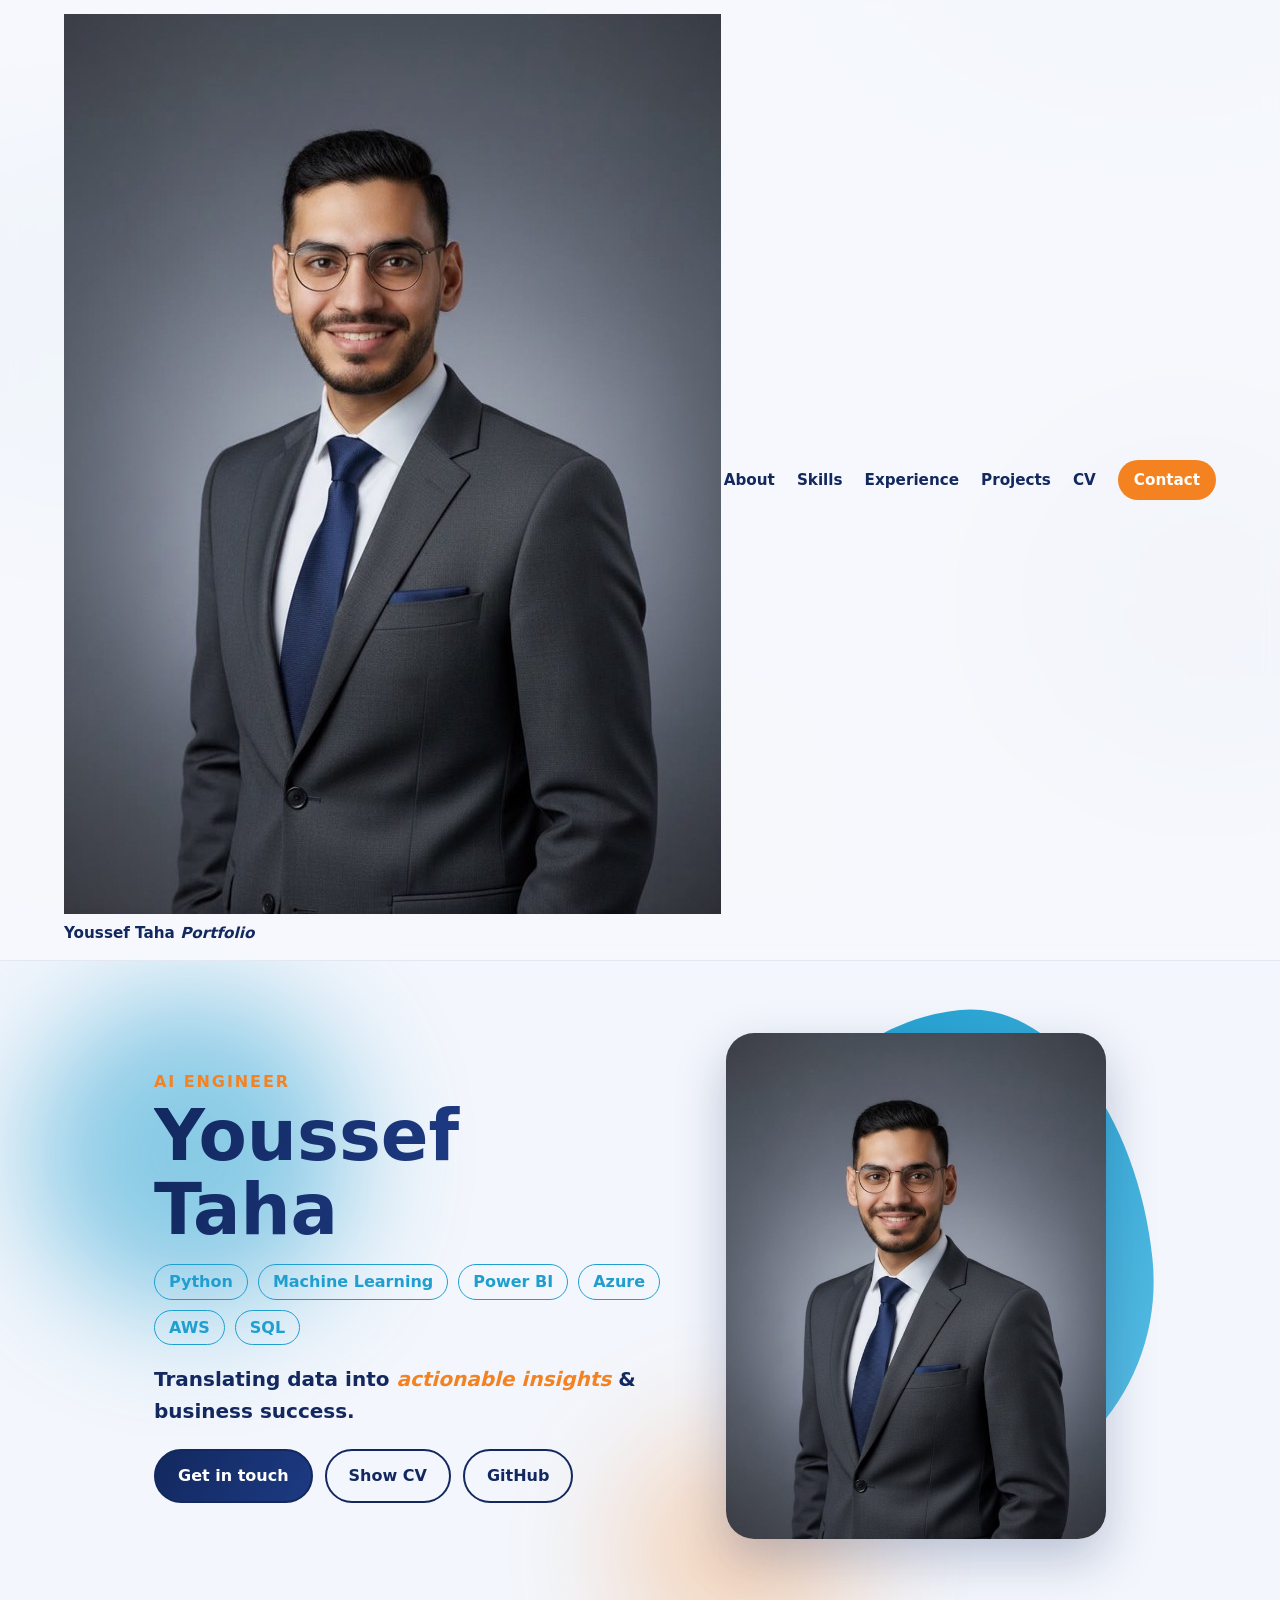
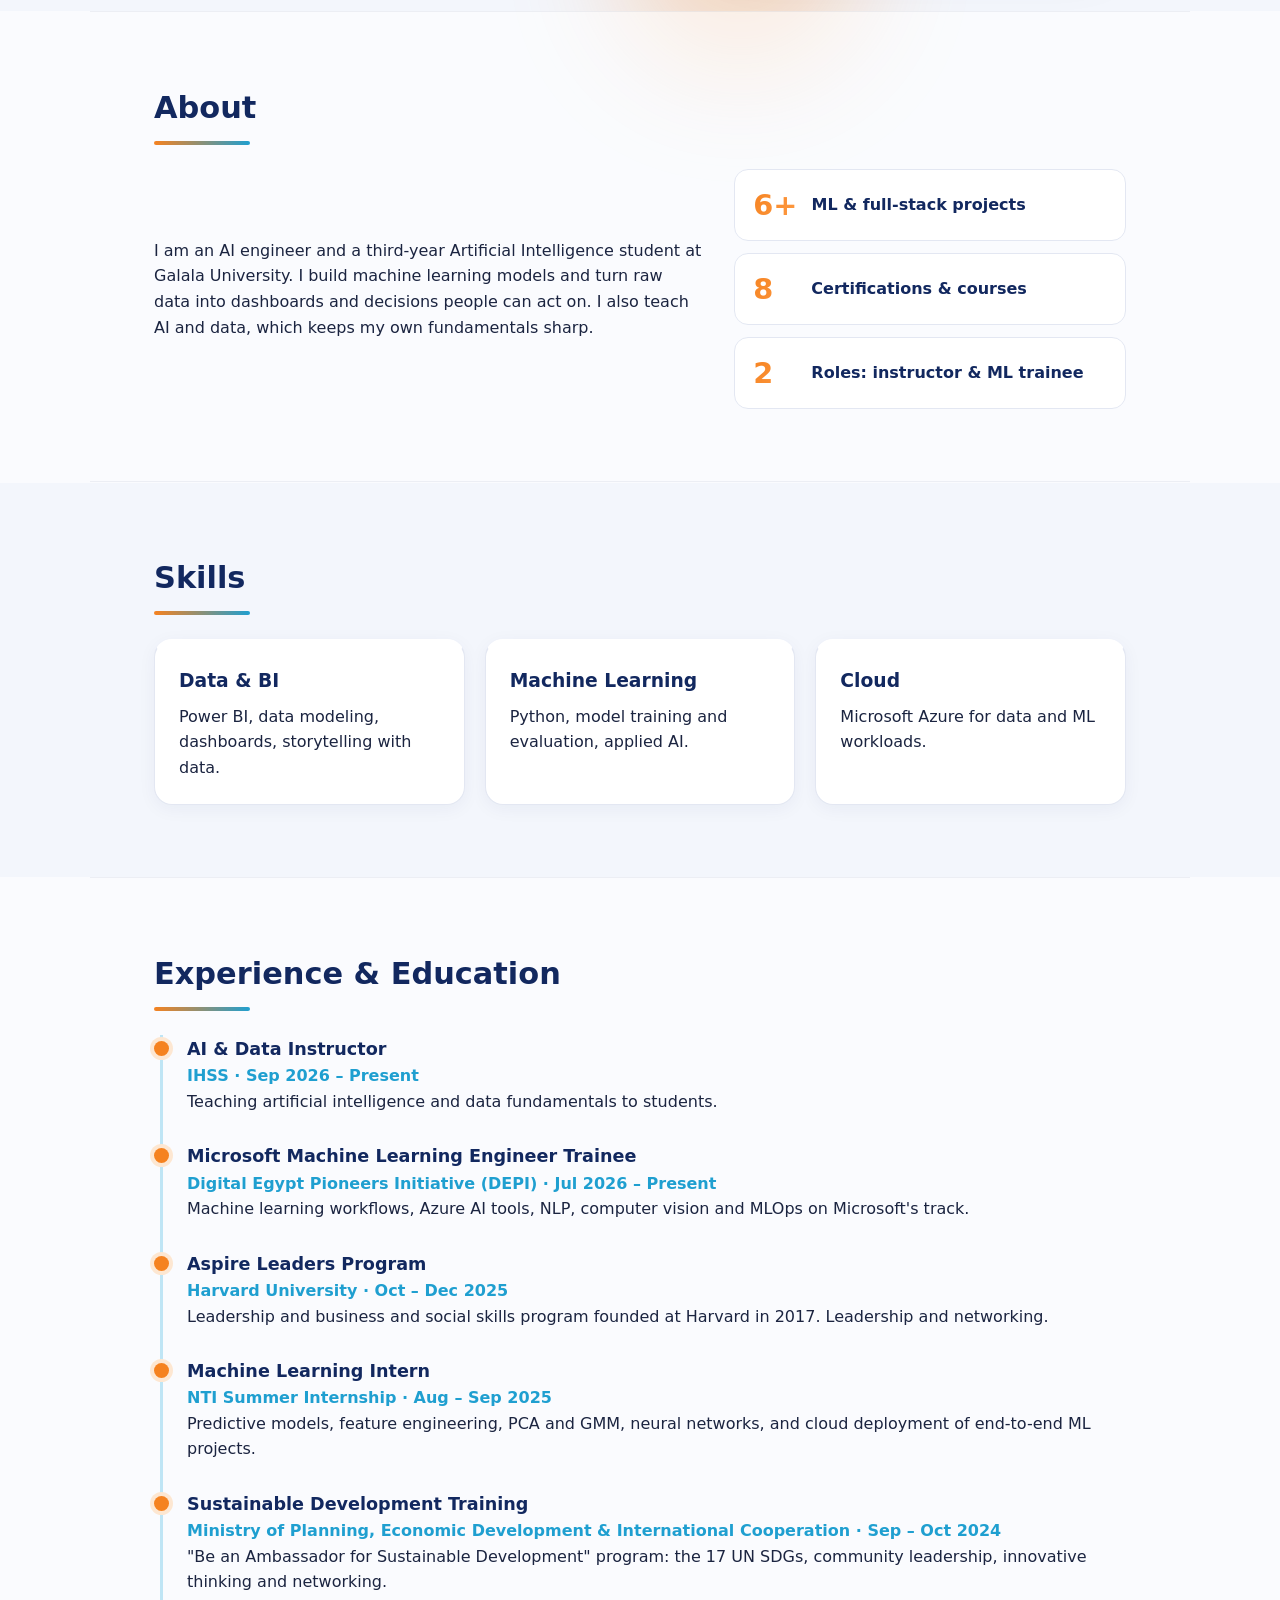
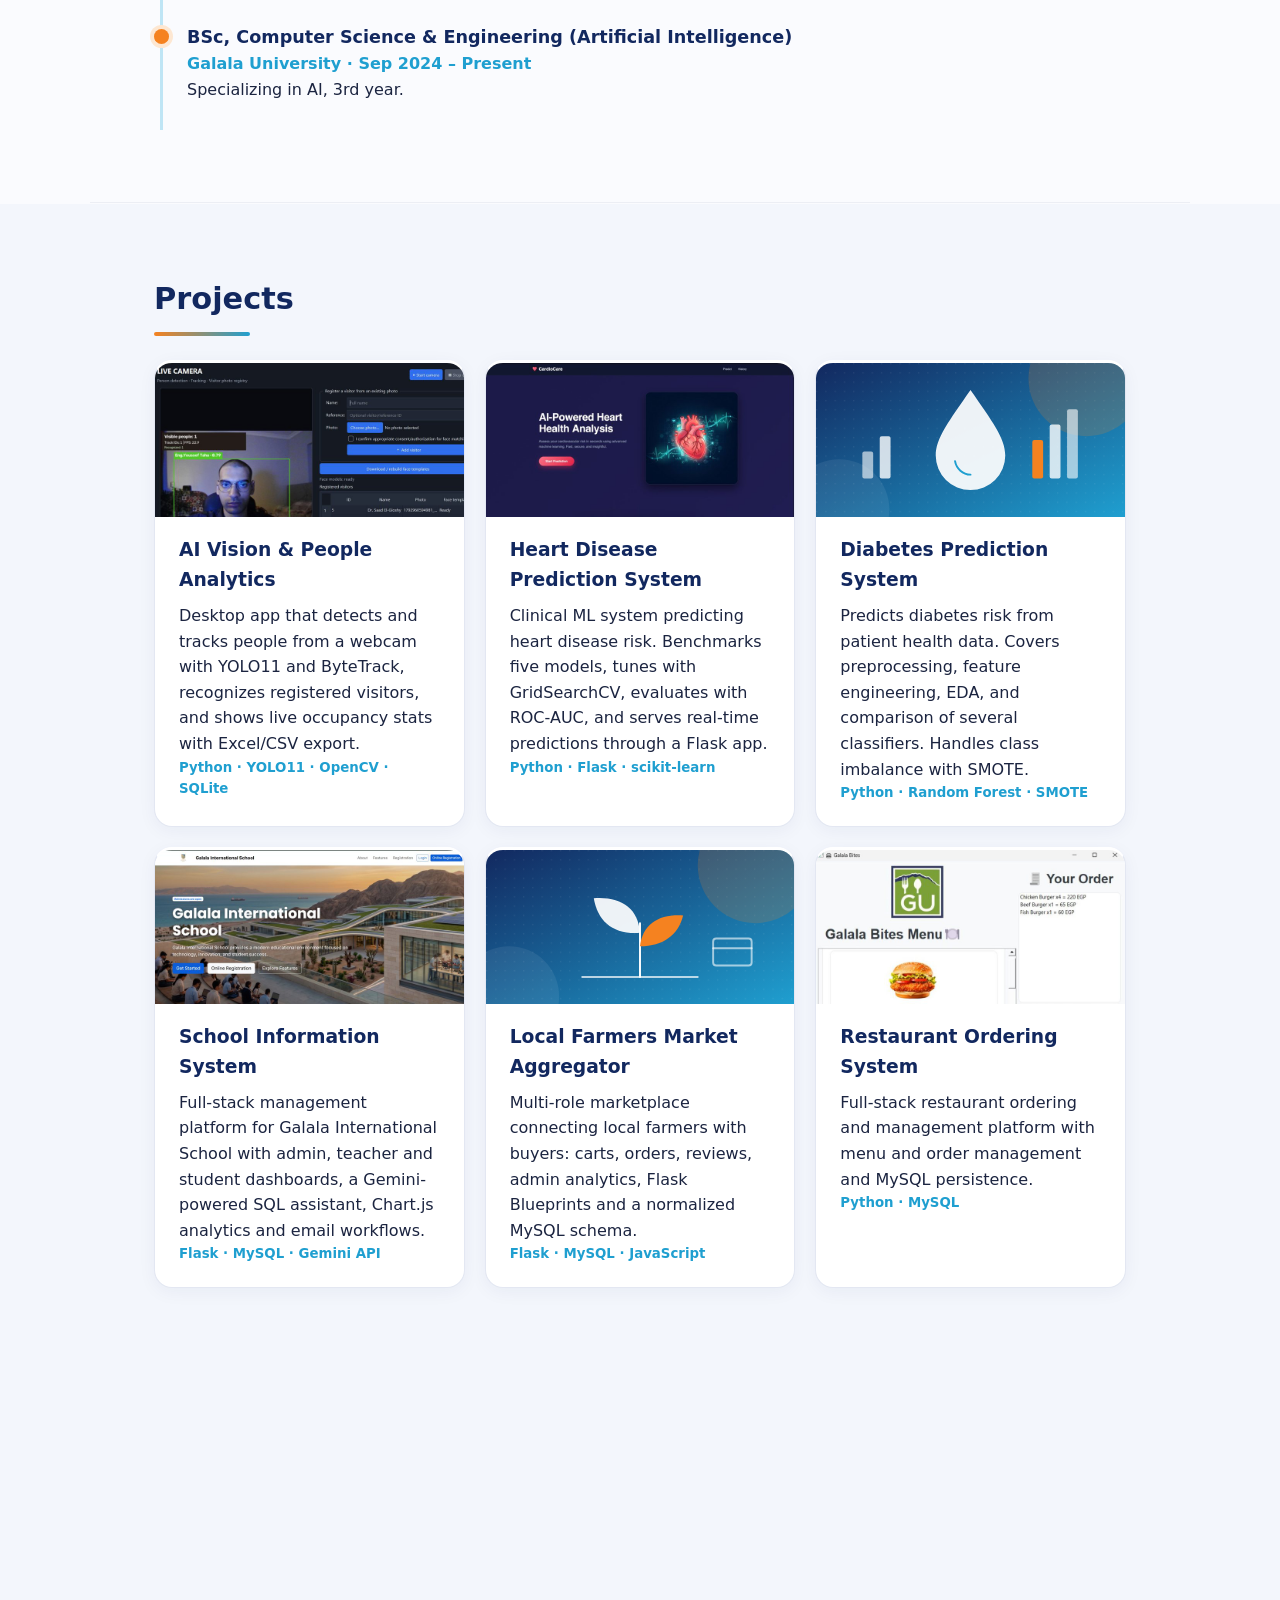
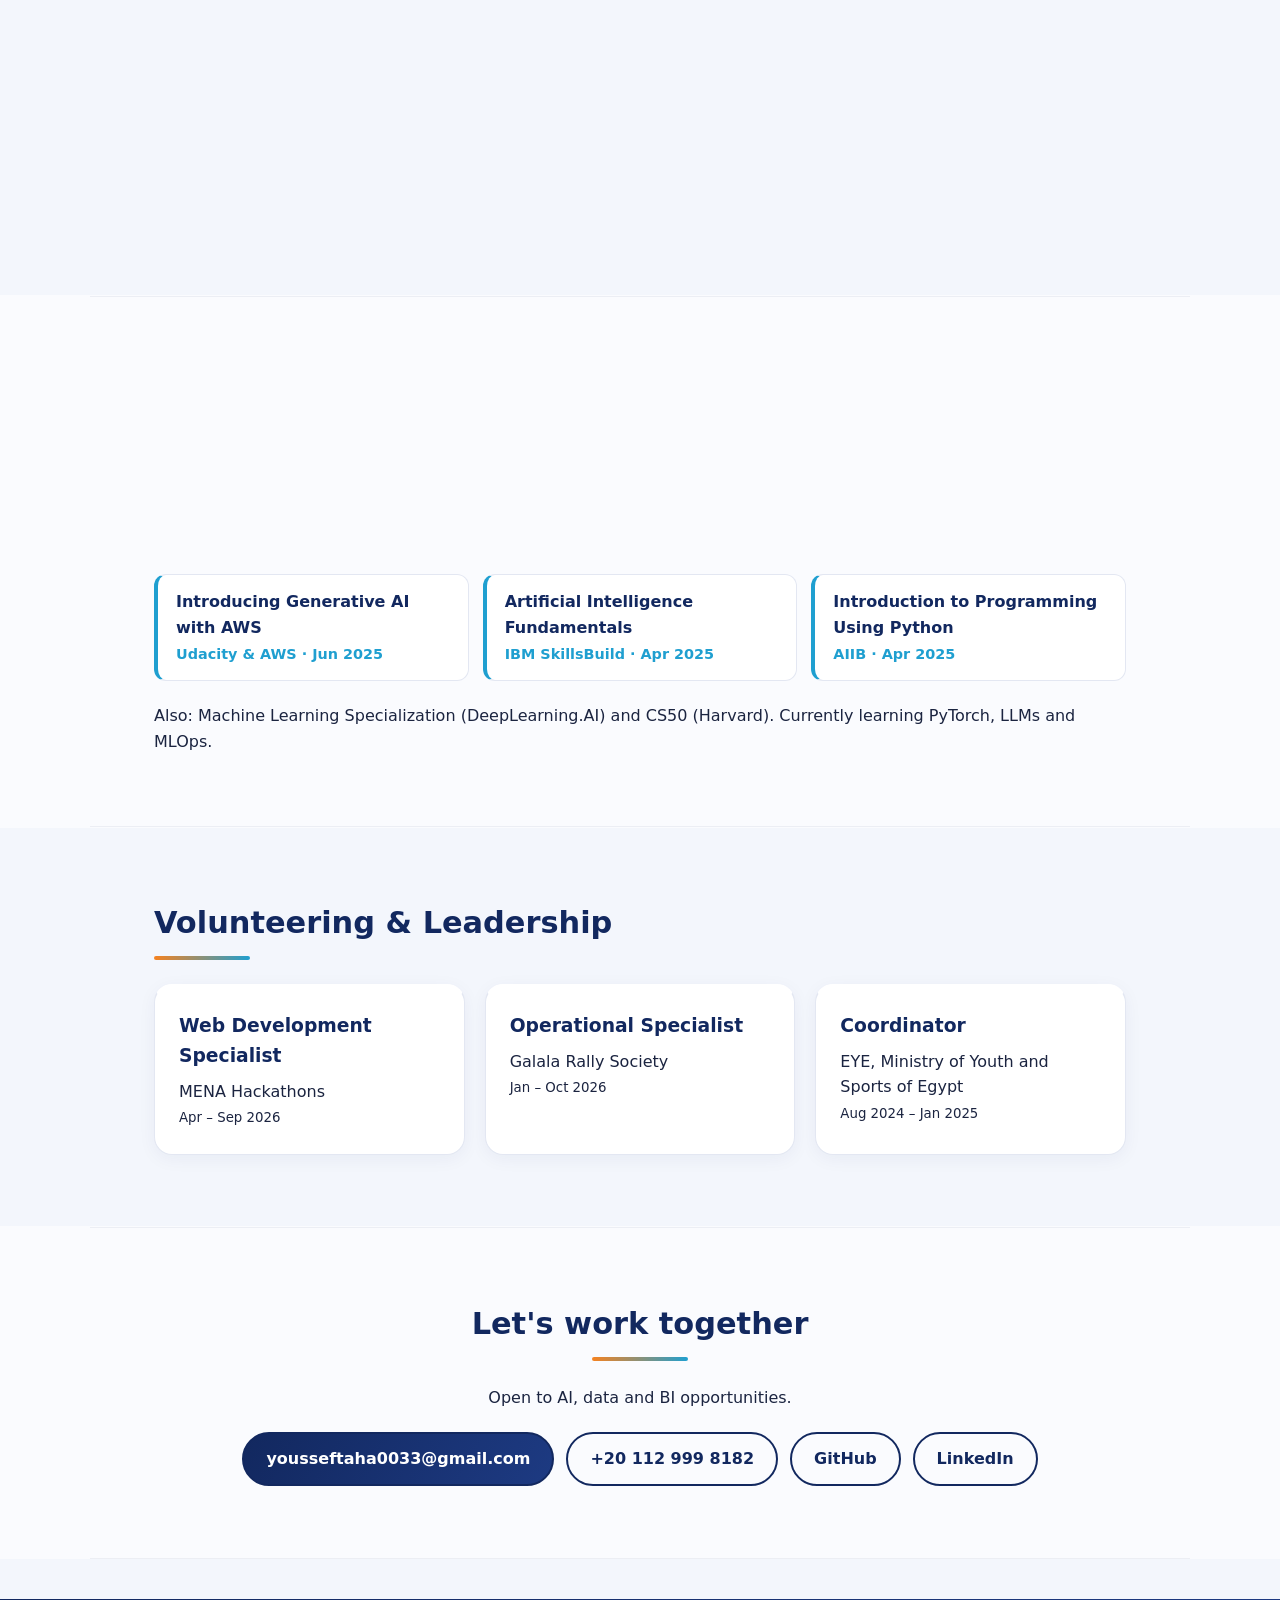
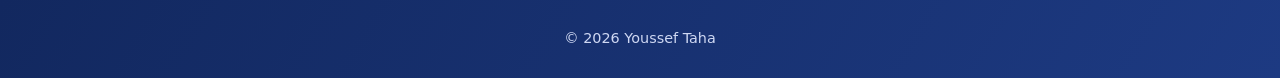
==== 1-index.html @ 89554bec "Header: gradient bar with avatar" ====
<!doctype html>
<html lang="en">
<head>
<meta charset="utf-8">
<meta name="viewport" content="width=device-width,initial-scale=1">
<title>Youssef Taha | AI Engineer</title>
<meta name="description" content="Youssef Taha, AI Engineer. Translating data into actionable insights and business success with Power BI, Azure and Python.">
<meta property="og:title" content="Youssef Taha | AI Engineer">
<meta property="og:description" content="Translating data into actionable insights and business success.">
<meta property="og:image" content="https://youssefTaha39.github.io/yousseftaha.com/5-photo.jpg">
<meta property="og:url" content="https://youssefTaha39.github.io/yousseftaha.com/">
<link rel="stylesheet" href="style.css?v=4">
</head>
<body>
<div class="bg" aria-hidden="true"><i class="g g1"></i><i class="g g2"></i><i class="g g3"></i></div>
<header class="nav">
  <a class="brand" href="#top"><img class="avatar" src="5-photo.jpg" alt=""><span>Youssef Taha <em>Portfolio</em></span></a>
  <nav>
    <a href="#about">About</a><a href="#skills">Skills</a><a href="#experience">Experience</a><a href="#projects">Projects</a><a href="6-cv.pdf" target="_blank" rel="noopener">CV</a><a href="#contact" class="cta">Contact</a>
  </nav>
</header>

<main id="top">
<section class="hero">
  <div class="hero-bg"><i class="orb o1"></i><i class="orb o2"></i></div>
  <div class="hero-text">
    <p class="eyebrow">AI Engineer</p>
    <h1>Youssef Taha</h1>
    <div class="chips"><span>Python</span><span>Machine Learning</span><span>Power BI</span><span>Azure</span><span>AWS</span><span>SQL</span></div>
    <p class="tag">Translating data into <span>actionable insights</span> &amp; business success.</p>
    <div class="btns"><a class="btn primary" href="#contact">Get in touch</a><a class="btn" href="6-cv.pdf" target="_blank" rel="noopener">Show CV</a><a class="btn" href="https://github.com/YoussefTaha39">GitHub</a></div>
  </div>
  <div class="hero-photo"><div class="blob"></div><img src="5-photo.jpg" alt="Youssef Taha"></div>
</section>

<section id="about">
  <h2>About</h2>
  <div class="about">
    <p>I am an AI engineer and a third-year Artificial Intelligence student at Galala University. I build machine learning models and turn raw data into dashboards and decisions people can act on. I also teach AI and data, which keeps my own fundamentals sharp.</p>
    <ul class="stats">
      <li><b>6+</b><span>ML &amp; full-stack projects</span></li>
      <li><b>8</b><span>Certifications &amp; courses</span></li>
      <li><b>2</b><span>Roles: instructor &amp; ML trainee</span></li>
    </ul>
  </div>
</section>

<section id="skills">
  <h2>Skills</h2>
  <div class="grid3">
    <div class="card"><h3>Data &amp; BI</h3><p>Power BI, data modeling, dashboards, storytelling with data.</p></div>
    <div class="card"><h3>Machine Learning</h3><p>Python, model training and evaluation, applied AI.</p></div>
    <div class="card"><h3>Cloud</h3><p>Microsoft Azure for data and ML workloads.</p></div>
  </div>
</section>

<section id="experience">
  <h2>Experience &amp; Education</h2>
  <ol class="timeline">
    <li><b>AI &amp; Data Instructor</b><span>IHSS &middot; Sep 2026 &ndash; Present</span><p>Teaching artificial intelligence and data fundamentals to students.</p></li>
    <li><b>Microsoft Machine Learning Engineer Trainee</b><span>Digital Egypt Pioneers Initiative (DEPI) &middot; Jul 2026 &ndash; Present</span><p>Machine learning workflows, Azure AI tools, NLP, computer vision and MLOps on Microsoft's track.</p></li>
    <li><b>Aspire Leaders Program</b><span>Harvard University &middot; Oct &ndash; Dec 2025</span><p>Leadership and business and social skills program founded at Harvard in 2017. Leadership and networking.</p></li>
    <li><b>Machine Learning Intern</b><span>NTI Summer Internship &middot; Aug &ndash; Sep 2025</span><p>Predictive models, feature engineering, PCA and GMM, neural networks, and cloud deployment of end-to-end ML projects.</p></li>
    <li><b>Sustainable Development Training</b><span>Ministry of Planning, Economic Development &amp; International Cooperation &middot; Sep &ndash; Oct 2024</span><p>"Be an Ambassador for Sustainable Development" program: the 17 UN SDGs, community leadership, innovative thinking and networking.</p></li>
    <li><b>BSc, Computer Science &amp; Engineering (Artificial Intelligence)</b><span>Galala University &middot; Sep 2024 &ndash; Present</span><p>Specializing in AI, 3rd year.</p></li>
  </ol>
</section>

<section id="projects">
  <h2>Projects</h2>
  <div class="grid3">
    <a class="card proj" href="https://github.com/YoussefTaha39/ai_vision_people_analytics"><img class="thumb" src="1-vision.jpg" alt=""><h3>AI Vision &amp; People Analytics</h3><p>Desktop app that detects and tracks people from a webcam with YOLO11 and ByteTrack, recognizes registered visitors, and shows live occupancy stats with Excel/CSV export.</p><small>Python &middot; YOLO11 &middot; OpenCV &middot; SQLite</small></a>
    <a class="card proj" href="https://github.com/YoussefTaha39/Heart-Disease-Prediction-Model"><img class="thumb" src="2-heart.jpg" alt=""><h3>Heart Disease Prediction System</h3><p>Clinical ML system predicting heart disease risk. Benchmarks five models, tunes with GridSearchCV, evaluates with ROC-AUC, and serves real-time predictions through a Flask app.</p><small>Python &middot; Flask &middot; scikit-learn</small></a>
    <a class="card proj" href="https://github.com/YoussefTaha39/diabetes-prediction"><img class="thumb" src="5-diabetes.svg" alt=""><h3>Diabetes Prediction System</h3><p>Predicts diabetes risk from patient health data. Covers preprocessing, feature engineering, EDA, and comparison of several classifiers. Handles class imbalance with SMOTE.</p><small>Python &middot; Random Forest &middot; SMOTE</small></a>
    <a class="card proj" href="https://github.com/Kevoharvey/School-Information-System"><img class="thumb" src="3-school.jpg" alt=""><h3>School Information System</h3><p>Full-stack management platform for Galala International School with admin, teacher and student dashboards, a Gemini-powered SQL assistant, Chart.js analytics and email workflows.</p><small>Flask &middot; MySQL &middot; Gemini API</small></a>
    <a class="card proj" href="https://github.com/Kevoharvey/LocalFarmersMarketAggregator"><img class="thumb" src="6-farm.svg" alt=""><h3>Local Farmers Market Aggregator</h3><p>Multi-role marketplace connecting local farmers with buyers: carts, orders, reviews, admin analytics, Flask Blueprints and a normalized MySQL schema.</p><small>Flask &middot; MySQL &middot; JavaScript</small></a>
    <a class="card proj" href="https://github.com/zanzenzon/restaurant-ordering-system"><img class="thumb" src="4-rest.jpg" alt=""><h3>Restaurant Ordering System</h3><p>Full-stack restaurant ordering and management platform with menu and order management and MySQL persistence.</p><small>Python &middot; MySQL</small></a>
  </div>
  <h3 class="sub">Contributions</h3>
  <div class="grid3 single">
    <a class="card proj" href="https://github.com/mohamedhoss123/GU-hall-reservation"><img class="thumb" src="7-hall.svg" alt=""><h3>GU Hall Reservation System</h3><p>Contributor. University hall reservation and scheduling platform with authentication and booking workflows.</p><small>React &middot; Vite &middot; Express &middot; PostgreSQL</small></a>
  </div>
  <p class="more"><a href="https://github.com/YoussefTaha39?tab=repositories">See all repositories on GitHub &rarr;</a></p>
</section>

<section id="certs">
  <h2>Certifications</h2>
  <ul class="certs">
    <li><b>AWS Academy Graduate, Data Engineering</b><span>Amazon Web Services &middot; Jan 2026</span></li>
    <li><b>Getting Started with Deep Learning</b><span>NVIDIA &middot; Sep 2025</span></li>
    <li><b>AWS Educate Machine Learning Foundations</b><span>Amazon Web Services &middot; Jun 2025</span></li>
    <li><b>Introducing Generative AI with AWS</b><span>Udacity &amp; AWS &middot; Jun 2025</span></li>
    <li><b>Artificial Intelligence Fundamentals</b><span>IBM SkillsBuild &middot; Apr 2025</span></li>
    <li><b>Introduction to Programming Using Python</b><span>AIIB &middot; Apr 2025</span></li>
  </ul>
  <p class="more">Also: Machine Learning Specialization (DeepLearning.AI) and CS50 (Harvard). Currently learning PyTorch, LLMs and MLOps.</p>
</section>

<section id="volunteering">
  <h2>Volunteering &amp; Leadership</h2>
  <div class="grid3">
    <div class="card"><h3>Web Development Specialist</h3><p>MENA Hackathons</p><small>Apr &ndash; Sep 2026</small></div>
    <div class="card"><h3>Operational Specialist</h3><p>Galala Rally Society</p><small>Jan &ndash; Oct 2026</small></div>
    <div class="card"><h3>Coordinator</h3><p>EYE, Ministry of Youth and Sports of Egypt</p><small>Aug 2024 &ndash; Jan 2025</small></div>
  </div>
</section>

<section id="contact" class="contact">
  <h2>Let's work together</h2>
  <p>Open to AI, data and BI opportunities.</p>
  <div class="btns">
    <a class="btn primary" href="mailto:yousseftaha0033@gmail.com">yousseftaha0033@gmail.com</a>
    <a class="btn" href="tel:+201129998182">+20 112 999 8182</a>
    <a class="btn" href="https://github.com/YoussefTaha39">GitHub</a>
    <a class="btn" href="https://www.linkedin.com/in/youssef3/">LinkedIn</a>
  </div>
</section>
</main>
<footer>&copy; 2026 Youssef Taha</footer>
<script>
(function(){
var nav=document.querySelector('.nav');
addEventListener('scroll',function(){nav.classList.toggle('scrolled',scrollY>8)},{passive:true});
if(!('IntersectionObserver' in window))return;
var els=document.querySelectorAll('section:not(.hero) h2,.sub,.about p,.card,.stats li,.timeline li,.certs li,.more,.contact .btns,.contact p');
var io=new IntersectionObserver(function(es){es.forEach(function(e){if(e.isIntersecting){e.target.classList.add('in');io.unobserve(e.target)}})},{threshold:.12,rootMargin:'0px 0px -40px 0px'});
els.forEach(function(el){var sib=Array.prototype.indexOf.call(el.parentNode.children,el);el.style.setProperty('--d',Math.min(sib%6,5)*.08+'s');el.classList.add('reveal');io.observe(el)});
})();
</script>
</body>
</html>
---- style.css ----
:root{--navy:#12285f;--orange:#f58220;--blue:#1f9fd0;--light:#bfe5f5;--bg:#f8f9fd;--ink:#1b2440}
*{box-sizing:border-box;margin:0}
html{scroll-behavior:smooth}
body{font-family:system-ui,-apple-system,"Segoe UI",Roboto,Arial,sans-serif;background:var(--bg);color:var(--ink);line-height:1.6}
.nav{position:sticky;top:0;z-index:5;display:flex;justify-content:space-between;align-items:center;padding:14px 5vw;background:rgba(248,249,253,.9);backdrop-filter:blur(8px);border-bottom:1px solid #e3e7f2}
.brand{font-weight:800;color:var(--navy);text-decoration:none;font-size:1.3rem}
.nav nav{display:flex;gap:22px;align-items:center}
.nav a{color:var(--navy);text-decoration:none;font-weight:600;font-size:.95rem}
.nav .cta{background:var(--orange);color:#fff;padding:8px 16px;border-radius:99px}
section{padding:72px 5vw;max-width:1100px;margin:auto}
h2{color:var(--navy);font-size:1.9rem;margin-bottom:24px;position:relative}
h2::after{content:"";display:block;width:48px;height:4px;background:var(--orange);border-radius:4px;margin-top:8px}
.hero{display:grid;grid-template-columns:1.1fr .9fr;gap:40px;align-items:center;min-height:560px}
.eyebrow{color:var(--orange);font-weight:700;letter-spacing:.12em;text-transform:uppercase}
h1{font-size:clamp(2.6rem,6vw,4.4rem);color:var(--navy);line-height:1.05;margin:6px 0 16px}
.tag{font-size:1.25rem;font-weight:600;color:var(--navy)}.tag span{color:var(--orange);font-style:italic}
.chips{display:flex;gap:10px;flex-wrap:wrap;margin:22px 0}
.chips span{border:1.5px solid var(--blue);color:var(--blue);padding:4px 14px;border-radius:99px;font-weight:600}
.btns{display:flex;gap:12px;flex-wrap:wrap}
.btn{display:inline-block;padding:12px 22px;border-radius:99px;border:2px solid var(--navy);color:var(--navy);text-decoration:none;font-weight:700;transition:.2s}
.btn:hover{transform:translateY(-2px)}
.btn.primary{background:var(--navy);color:#fff}
.hero-photo{position:relative;display:flex;justify-content:center}
.blob{position:absolute;inset:-4% -6% 8% 12%;background:var(--blue);border-radius:58% 42% 55% 45%/50% 55% 45% 50%;transform:rotate(-6deg)}
.hero-photo img{position:relative;width:min(100%,380px);aspect-ratio:3/4;object-fit:cover;object-position:top;border-radius:28px;box-shadow:0 20px 50px rgba(18,40,95,.25)}
.grid3{display:grid;grid-template-columns:repeat(auto-fit,minmax(240px,1fr));gap:20px}
.card{background:#fff;border:1px solid #e3e7f2;border-radius:18px;padding:24px;box-shadow:0 4px 18px rgba(18,40,95,.05);text-decoration:none;color:inherit;display:block}
.card h3{color:var(--navy);margin-bottom:8px}
.proj:hover{border-color:var(--orange);transform:translateY(-3px)}.proj{transition:.2s}
.proj small{color:var(--blue);font-weight:600}
.timeline{list-style:none;padding:0;border-left:3px solid var(--light);margin-left:6px}
.timeline li{padding:0 0 28px 24px;position:relative}
.timeline li::before{content:"";position:absolute;left:-9px;top:6px;width:15px;height:15px;border-radius:50%;background:var(--orange)}
.timeline b{color:var(--navy);font-size:1.1rem;display:block}
.timeline span{color:var(--blue);font-weight:600}
.contact{text-align:center}.contact h2::after{margin:8px auto 0}
.contact .btns{justify-content:center;margin-top:22px}
footer{text-align:center;padding:28px;color:#6b7390;font-size:.9rem}
@media(max-width:800px){.hero{grid-template-columns:1fr;text-align:center;min-height:auto}.hero-photo{order:-1}.chips,.hero .btns{justify-content:center}.nav nav a:not(.cta){display:none}}
.more{margin-top:22px}.more a{color:var(--blue);font-weight:700;text-decoration:none}.grid3{grid-template-columns:repeat(auto-fit,minmax(250px,1fr))}
.sub{color:var(--navy);margin:34px 0 14px}
.certs{list-style:none;padding:0;display:grid;grid-template-columns:repeat(auto-fit,minmax(300px,1fr));gap:14px}
.certs li{background:#fff;border:1px solid #e3e7f2;border-left:4px solid var(--orange);border-radius:12px;padding:14px 18px}
.certs b{display:block;color:var(--navy)}.certs span{color:var(--blue);font-weight:600;font-size:.9rem}
.about{display:grid;grid-template-columns:1.4fr 1fr;gap:32px;align-items:center}
.stats{list-style:none;padding:0;display:grid;gap:12px}
.stats li{background:#fff;border:1px solid #e3e7f2;border-radius:14px;padding:12px 18px;display:flex;align-items:center;gap:14px}
.stats b{font-size:1.8rem;color:var(--orange);min-width:44px}
.stats span{color:var(--navy);font-weight:600}
footer{background:var(--navy);color:#cfd8f3;margin-top:40px}
section{scroll-margin-top:70px}
@media(max-width:800px){.about{grid-template-columns:1fr}.nav nav a:not(.cta){display:inline}.nav nav{gap:12px}.nav a{font-size:.85rem}.nav .cta{padding:6px 12px}.timeline{margin-left:4px}}
@media(max-width:800px){.nav{padding:12px 4vw}.nav nav a:nth-child(2),.nav nav a:nth-child(3){display:none}.nav nav{gap:14px}.brand{margin-right:8px}}
/* v3: harmony + motion */
:root{--navy2:#1d3a82;--soft:#eaf4fb;--bg:#f6f8fd;--shadow:0 10px 30px rgba(18,40,95,.10)}
body{background:var(--bg);background-image:radial-gradient(900px 500px at 85% -5%,rgba(31,159,208,.13),transparent 60%),radial-gradient(700px 500px at -10% 40%,rgba(245,130,32,.06),transparent 60%);background-attachment:fixed}
h1{background:linear-gradient(100deg,var(--navy),var(--navy2) 60%,var(--blue));-webkit-background-clip:text;background-clip:text;color:transparent}
h2::after{background:linear-gradient(90deg,var(--orange),var(--blue));width:56px;transition:width .6s ease}
.reveal.in h2::after,h2.in::after{width:96px}
.nav{transition:box-shadow .3s}.nav.scrolled{box-shadow:0 6px 24px rgba(18,40,95,.08)}
.nav a:not(.cta):not(.brand){position:relative}
.nav a:not(.cta):not(.brand)::after{content:"";position:absolute;left:0;bottom:-4px;height:2px;width:0;background:var(--orange);transition:width .25s}
.nav a:not(.cta):not(.brand):hover::after{width:100%}
.nav .cta{transition:transform .2s,box-shadow .2s}.nav .cta:hover{transform:translateY(-2px);box-shadow:0 8px 18px rgba(245,130,32,.35)}
.btn{transition:transform .2s,box-shadow .2s,background .2s,color .2s}
.btn:hover{transform:translateY(-3px);box-shadow:0 10px 22px rgba(18,40,95,.18);background:var(--navy);color:#fff}
.btn.primary{background:linear-gradient(120deg,var(--navy),var(--navy2))}
.btn.primary:hover{background:linear-gradient(120deg,var(--navy2),var(--blue))}
.hero{position:relative}
.hero-bg{position:absolute;inset:0;z-index:-1;pointer-events:none}body{overflow-x:hidden}
.orb{position:absolute;border-radius:50%;filter:blur(60px);opacity:.35}
.orb.o1{width:320px;height:320px;background:var(--blue);left:-60px;top:5%;animation:drift 16s ease-in-out infinite}
.orb.o2{width:240px;height:240px;background:var(--orange);right:30%;bottom:-60px;opacity:.18;animation:drift 20s ease-in-out infinite reverse}
.blob{background:linear-gradient(145deg,var(--blue),#5cc0e6);animation:morph 12s ease-in-out infinite,floaty 7s ease-in-out infinite}
.hero-photo img{animation:floaty 7s ease-in-out infinite;animation-delay:-1.5s}
.chips span{transition:background .2s,color .2s,transform .2s}.chips span:hover{background:var(--blue);color:#fff;transform:translateY(-2px)}
@keyframes floaty{0%,100%{transform:translateY(0)}50%{transform:translateY(-12px)}}
@keyframes morph{0%,100%{border-radius:58% 42% 55% 45%/50% 55% 45% 50%;transform:rotate(-6deg)}50%{border-radius:45% 55% 42% 58%/55% 45% 55% 45%;transform:rotate(4deg) scale(1.04)}}
@keyframes drift{0%,100%{transform:translate(0,0)}50%{transform:translate(40px,-30px)}}
.hero-text>*{opacity:0;transform:translateY(18px);animation:rise .7s ease forwards}
.hero-text>*:nth-child(1){animation-delay:.05s}.hero-text>*:nth-child(2){animation-delay:.15s}.hero-text>*:nth-child(3){animation-delay:.25s}.hero-text>*:nth-child(4){animation-delay:.35s}.hero-text>*:nth-child(5){animation-delay:.45s}
@keyframes rise{to{opacity:1;transform:none}}
.reveal{opacity:0;transform:translateY(26px);transition:opacity .7s ease,transform .7s ease;transition-delay:var(--d,0s)}
.reveal.in{opacity:1;transform:none}
.card,.certs li,.stats li{transition:transform .25s,box-shadow .25s,border-color .25s,opacity .7s ease}
.card{border-top:3px solid transparent}
.card:hover,.certs li:hover,.stats li:hover{transform:translateY(-5px);box-shadow:var(--shadow);border-color:#cfe6f3}
.card:hover{border-top-color:var(--orange)}
.proj:hover{border-color:#cfe6f3;border-top-color:var(--orange)}
.reveal.in.card:hover,.reveal.in.certs li:hover{transition-delay:0s}
.timeline{border-left-color:var(--light)}
.timeline li::before{background:var(--orange);box-shadow:0 0 0 4px #fde7d2;transition:transform .3s}
.timeline li:hover::before{transform:scale(1.3)}
.certs li{border-left-color:var(--blue)}
.stats b{background:linear-gradient(120deg,var(--orange),#ff9c45);-webkit-background-clip:text;background-clip:text;color:transparent}
footer{background:linear-gradient(120deg,var(--navy),var(--navy2))}
@media(prefers-reduced-motion:reduce){*,*::before,*::after{animation:none!important;transition:none!important}.reveal,.hero-text>*{opacity:1!important;transform:none!important}html{scroll-behavior:auto}}
/* v3b: richer background */
body{background-color:#f3f6fc;background-image:radial-gradient(1000px 600px at 90% -5%,rgba(31,159,208,.20),transparent 60%),radial-gradient(800px 600px at -10% 35%,rgba(18,40,95,.10),transparent 60%),radial-gradient(700px 500px at 100% 75%,rgba(31,159,208,.14),transparent 60%),radial-gradient(600px 400px at 10% 100%,rgba(245,130,32,.09),transparent 60%)}
.bg{position:fixed;inset:0;z-index:-2;pointer-events:none;overflow:hidden;background-image:radial-gradient(rgba(18,40,95,.13) 1.1px,transparent 1.2px);background-size:26px 26px;-webkit-mask-image:linear-gradient(180deg,#000,rgba(0,0,0,.35));mask-image:linear-gradient(180deg,#000,rgba(0,0,0,.35))}
.g{position:absolute;border-radius:50%;filter:blur(70px)}
.g1{width:460px;height:460px;background:rgba(31,159,208,.30);left:-120px;top:12%;animation:drift 18s ease-in-out infinite}
.g2{width:400px;height:400px;background:rgba(18,40,95,.20);right:-100px;top:45%;animation:drift 22s ease-in-out infinite reverse}
.g3{width:320px;height:320px;background:rgba(245,130,32,.16);left:40%;bottom:-100px;animation:drift 26s ease-in-out infinite}
section:nth-of-type(even){background:rgba(255,255,255,.55);box-shadow:0 0 0 100vmax rgba(255,255,255,.55);clip-path:inset(0 -100vmax);border-top:1px solid rgba(18,40,95,.06);border-bottom:1px solid rgba(18,40,95,.06)}
.orb.o1{opacity:.5}.orb.o2{opacity:.28}
@media(prefers-reduced-motion:reduce){.g{animation:none!important}}
.proj{padding:0;overflow:hidden}
.proj>*:not(.thumb){margin-left:24px;margin-right:24px}
.proj .thumb{display:block;width:100%;aspect-ratio:2/1;object-fit:cover;margin:0 0 18px;transition:transform .5s ease}
.proj:hover .thumb{transform:scale(1.05)}
.proj{display:block}.proj small{display:block;margin-bottom:22px}
.proj .thumb-wrap{overflow:hidden}
.grid3.single{grid-template-columns:minmax(250px,calc(33.3% - 14px))}
.hero .chips{margin:4px 0 18px}.hero .tag{margin-bottom:22px}
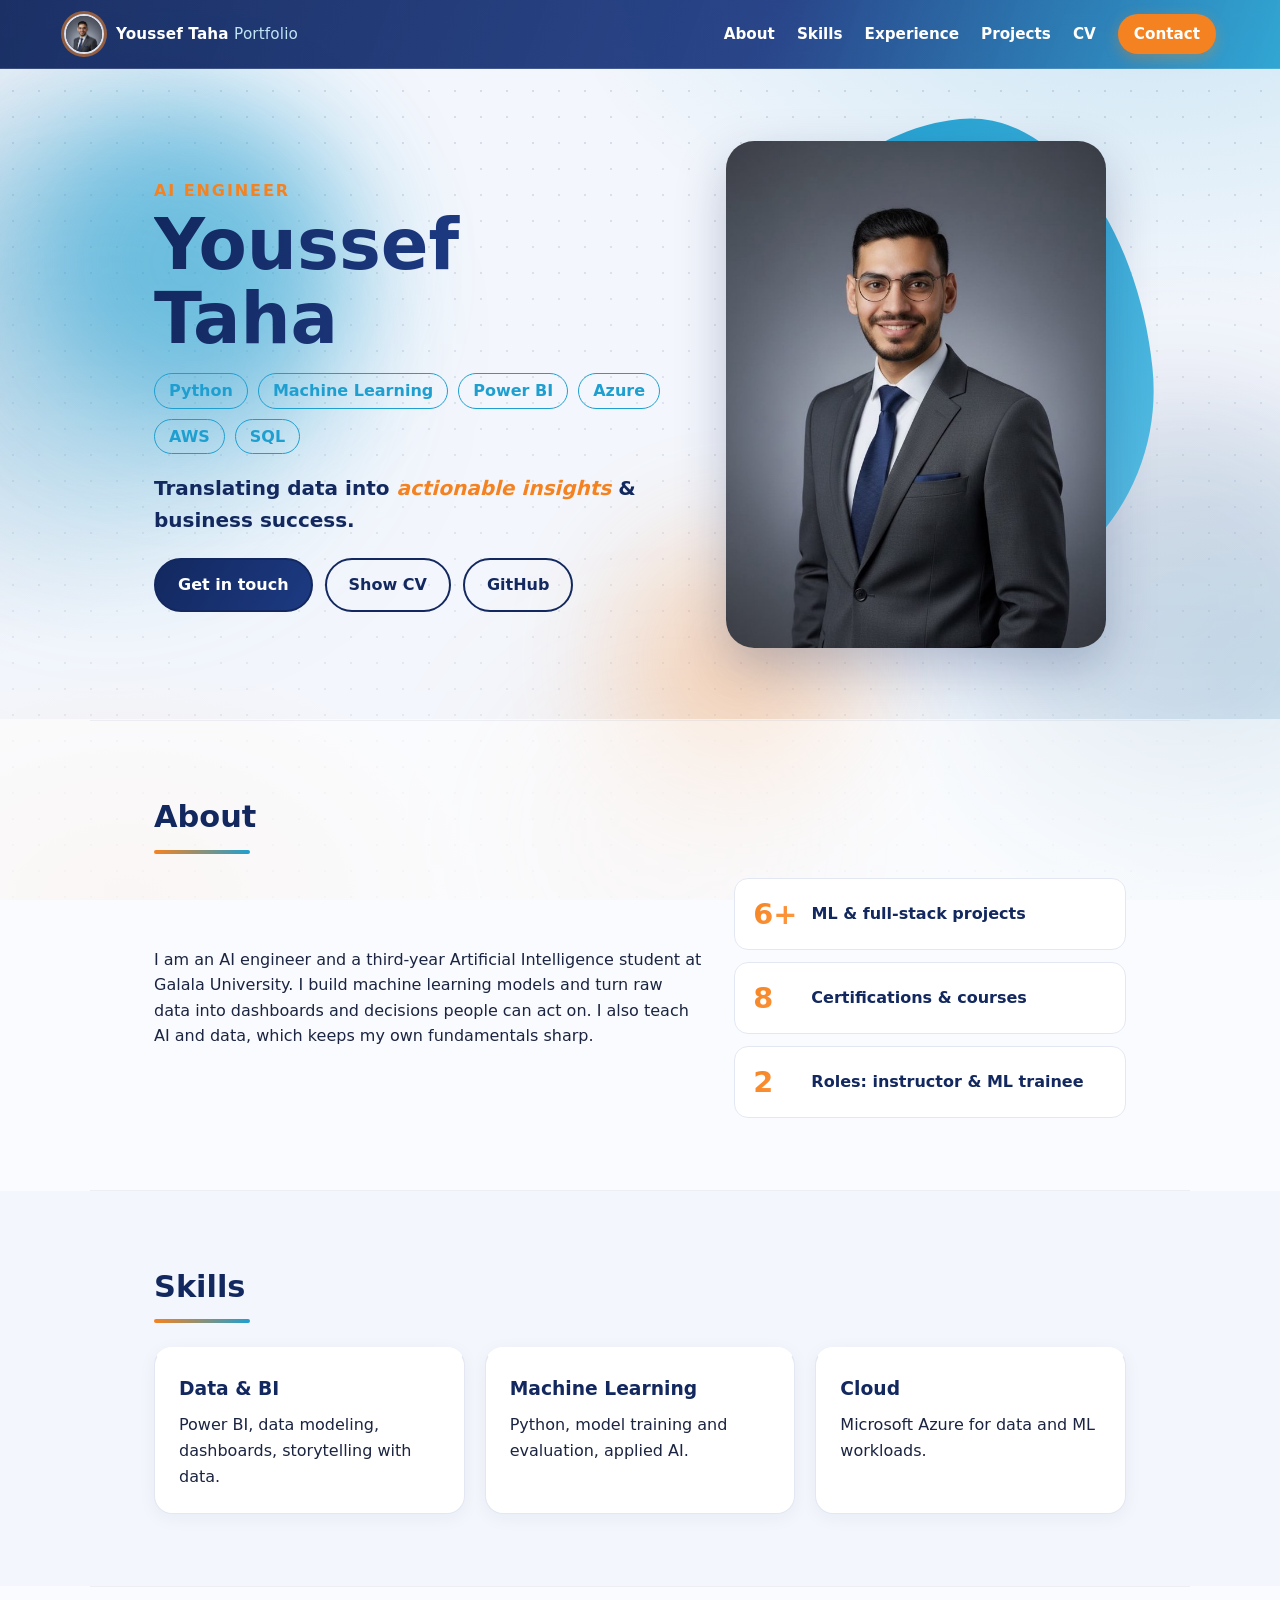
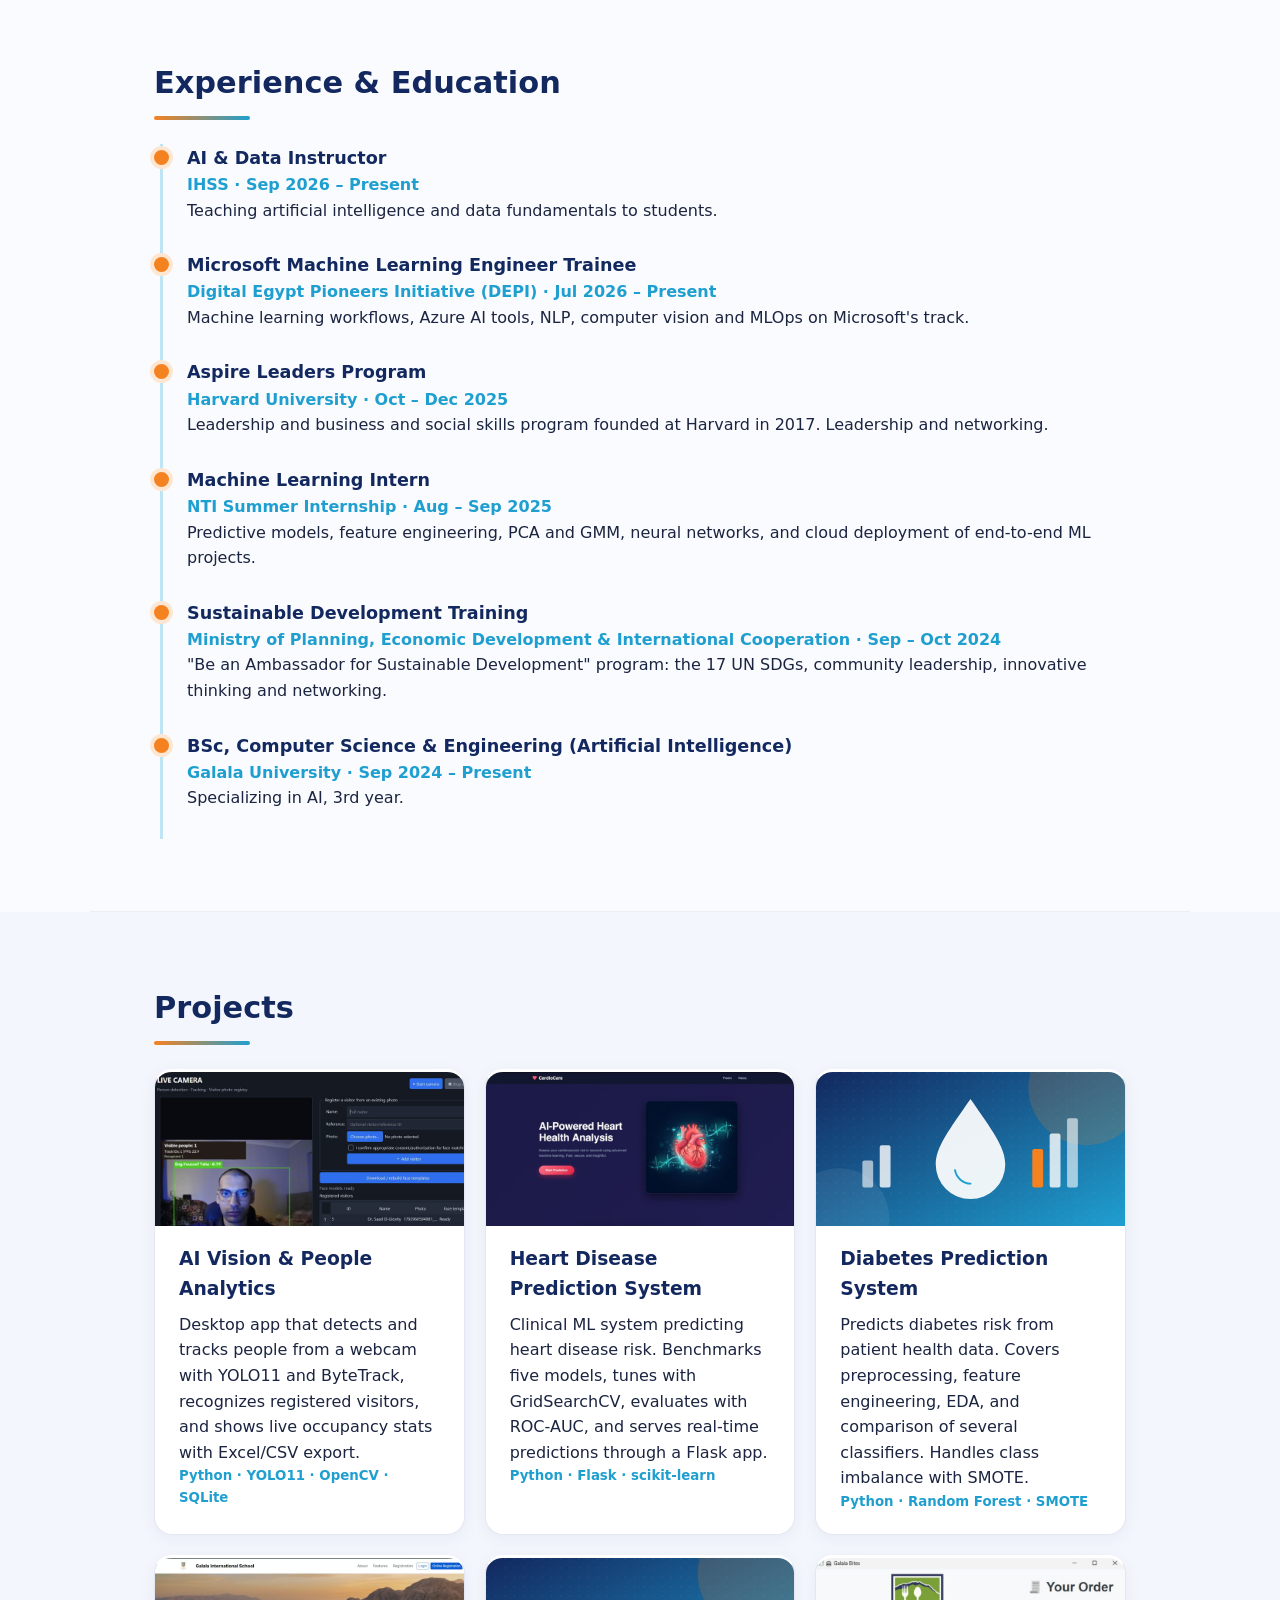
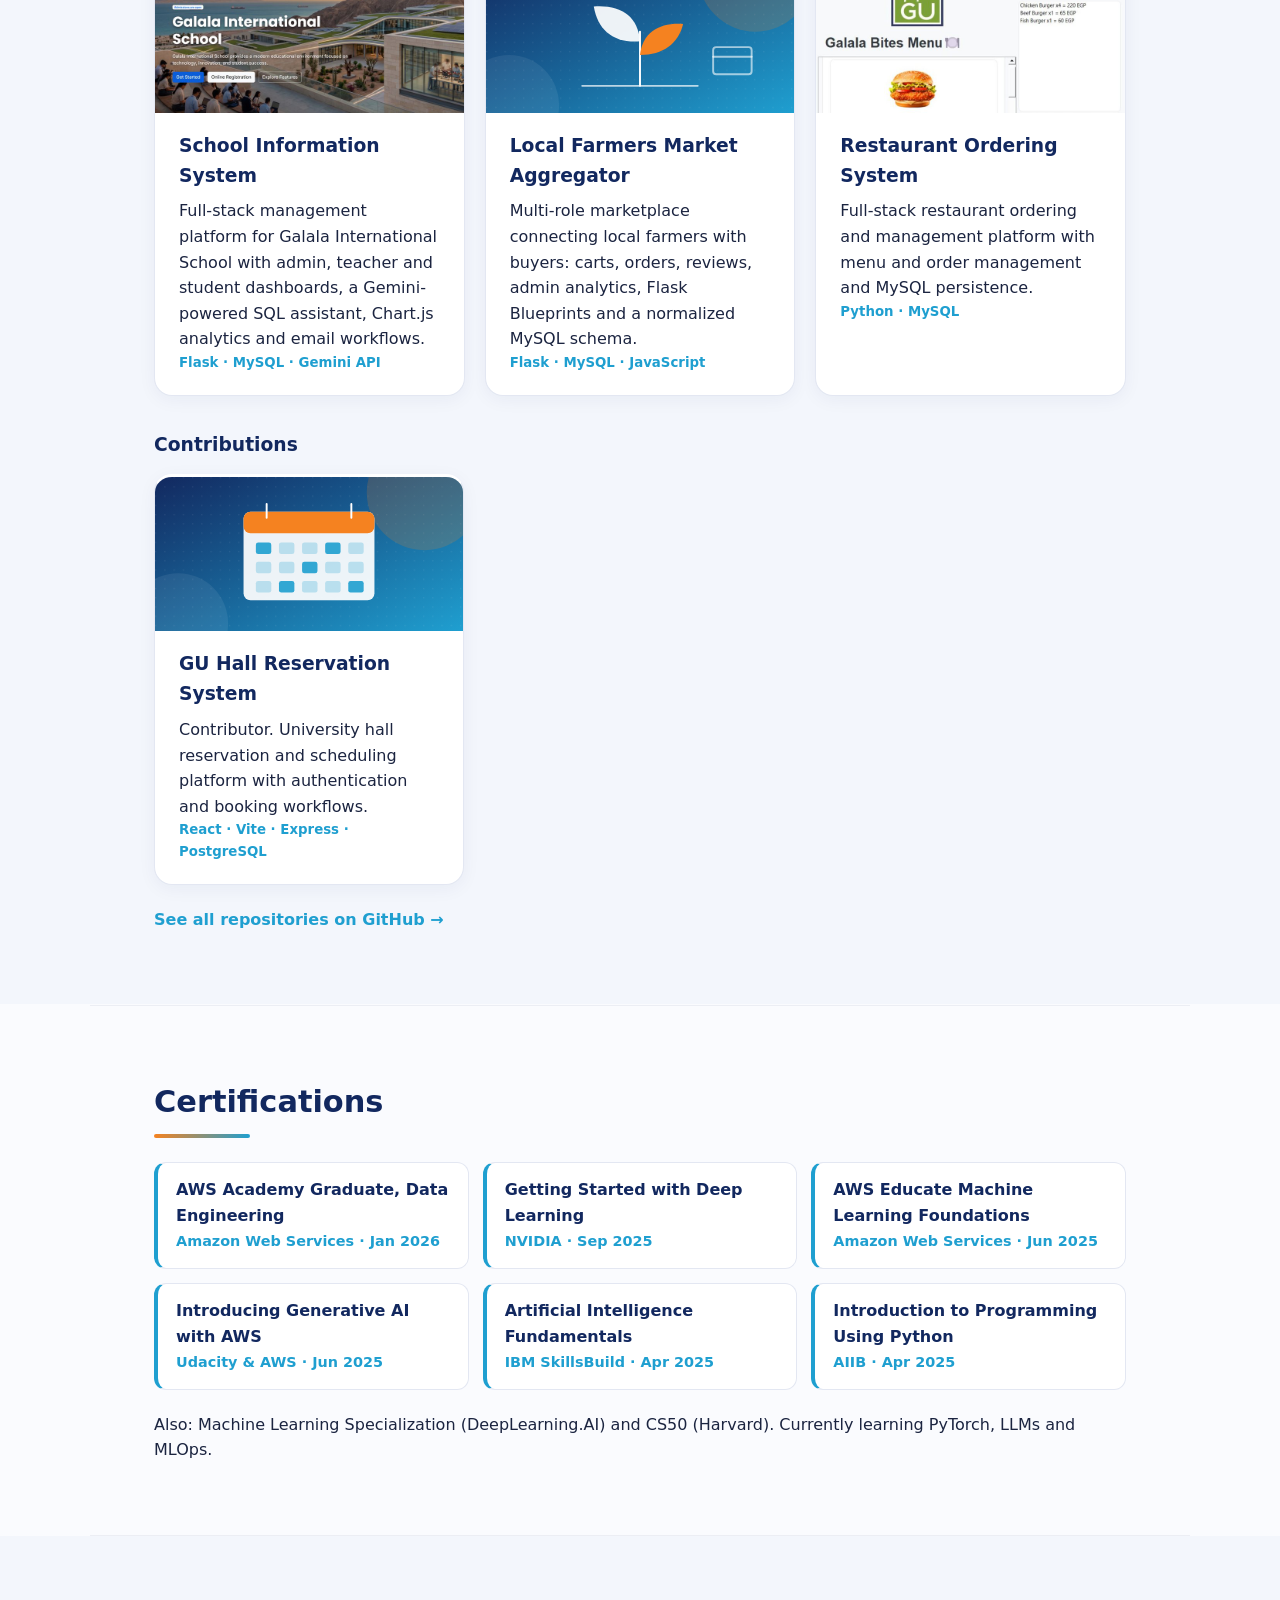
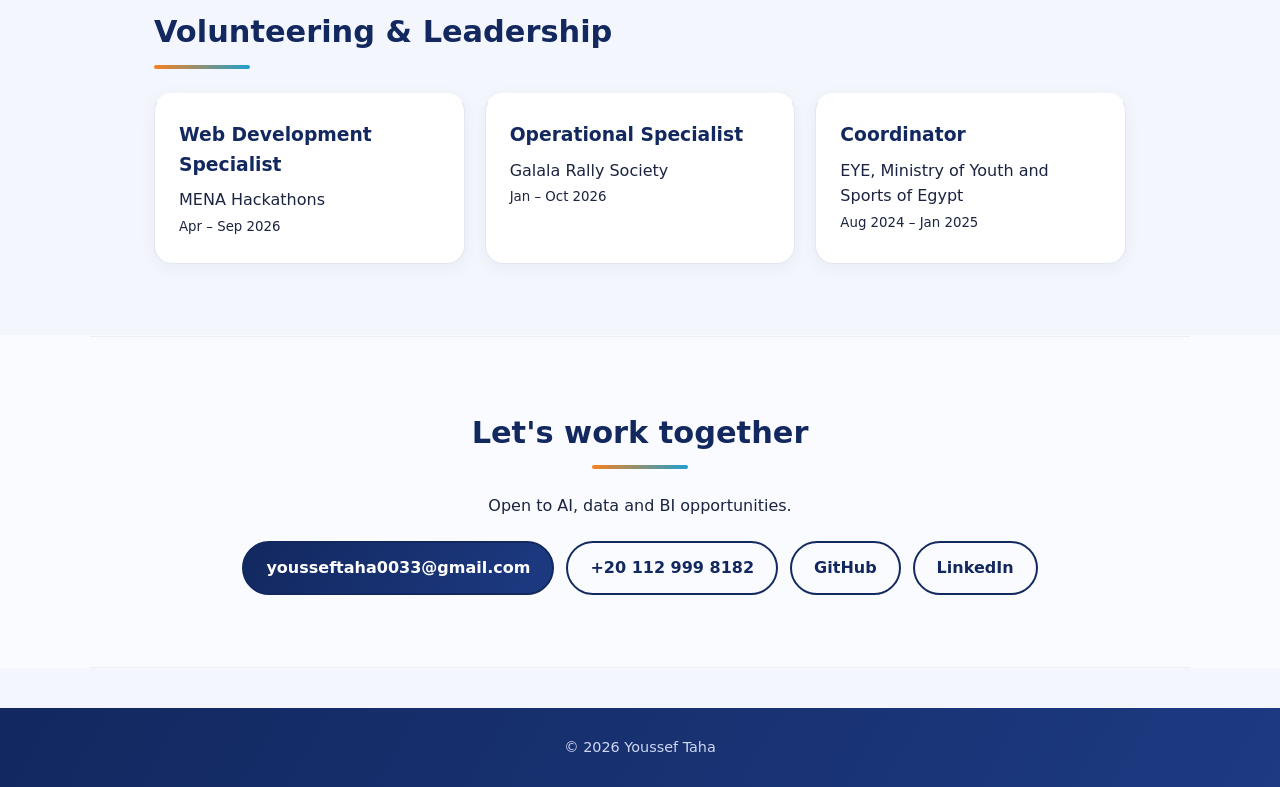
==== commit f77f9d23: "og tags: custom domain" ====
--- a/1-index.html
+++ b/1-index.html
@@ -7,8 +7,8 @@
 <meta name="description" content="Youssef Taha, AI Engineer. Translating data into actionable insights and business success with Power BI, Azure and Python.">
 <meta property="og:title" content="Youssef Taha | AI Engineer">
 <meta property="og:description" content="Translating data into actionable insights and business success.">
-<meta property="og:image" content="https://youssefTaha39.github.io/yousseftaha.com/5-photo.jpg">
-<meta property="og:url" content="https://youssefTaha39.github.io/yousseftaha.com/">
+<meta property="og:image" content="https://yousseftaha.com/5-photo.jpg">
+<meta property="og:url" content="https://yousseftaha.com/">
 <link rel="stylesheet" href="style.css?v=4">
 </head>
 <body>
--- a/style.css
+++ b/style.css
@@ -113,3 +113,16 @@
 .proj .thumb-wrap{overflow:hidden}
 .grid3.single{grid-template-columns:minmax(250px,calc(33.3% - 14px))}
 .hero .chips{margin:4px 0 18px}.hero .tag{margin-bottom:22px}
+/* header */
+.nav{background:linear-gradient(110deg,rgba(18,40,95,.96),rgba(29,58,130,.94) 60%,rgba(31,159,208,.9));backdrop-filter:blur(10px);-webkit-backdrop-filter:blur(10px);border-bottom:1px solid rgba(255,255,255,.14)}
+.nav.scrolled{box-shadow:0 8px 28px rgba(18,40,95,.28)}
+.brand{display:flex;align-items:center;gap:12px;color:#fff;font-size:1.05rem;font-weight:700;letter-spacing:.01em}
+.brand em{font-style:normal;font-weight:500;color:#bfe5f5}
+.avatar{width:40px;height:40px;border-radius:50%;object-fit:cover;object-position:50% 12%;border:2px solid rgba(255,255,255,.85);box-shadow:0 0 0 3px rgba(245,130,32,.55);transition:transform .25s}
+.brand:hover .avatar{transform:scale(1.08)}
+.nav a:not(.brand){color:#fff}
+.nav a:not(.cta):not(.brand)::after{background:#f58220}
+.nav .cta{box-shadow:0 4px 14px rgba(245,130,32,.35)}
+@media(max-width:800px){.brand em{display:none}.brand{margin-right:0;font-size:.95rem}.avatar{width:34px;height:34px}}
+.nav a.brand{color:#fff;white-space:nowrap}
+@media(max-width:560px){.nav nav a:not(.cta):not([href="6-cv.pdf"]){display:none}.nav a.brand{font-size:.9rem}}
